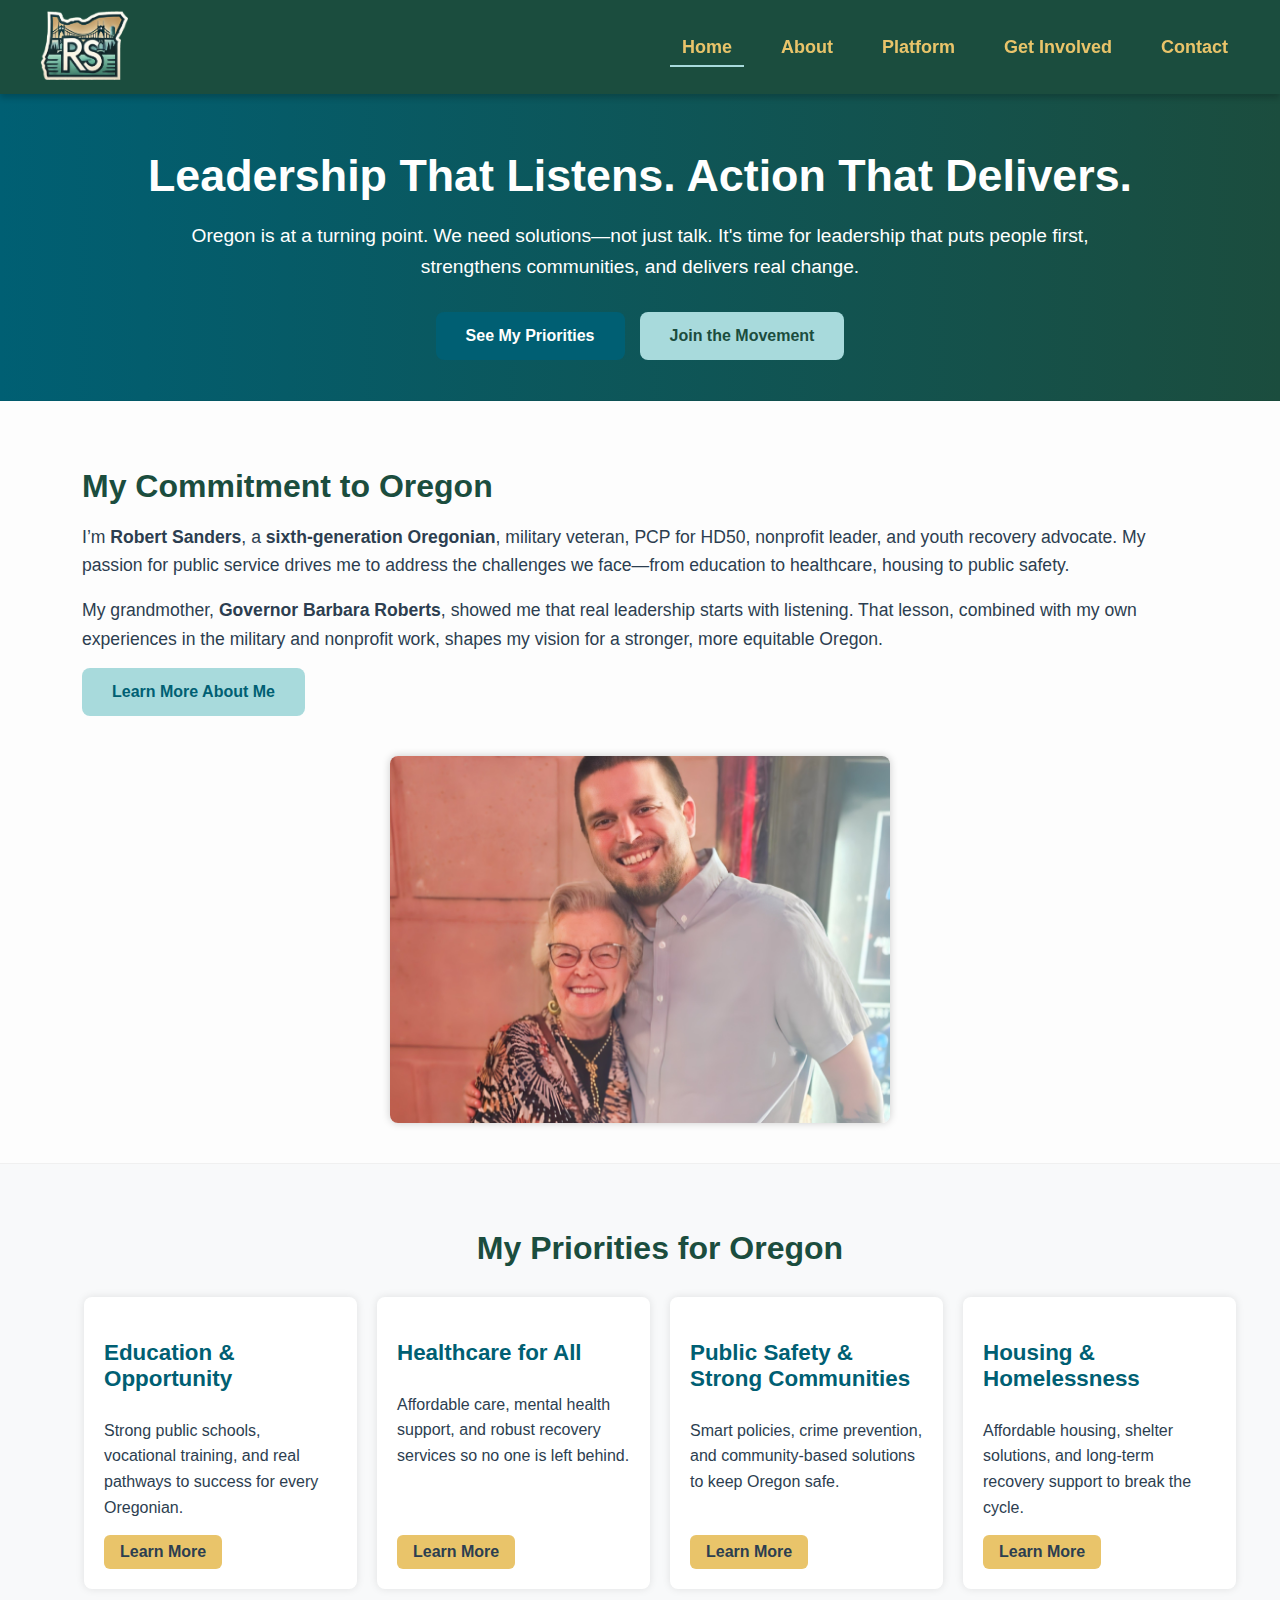
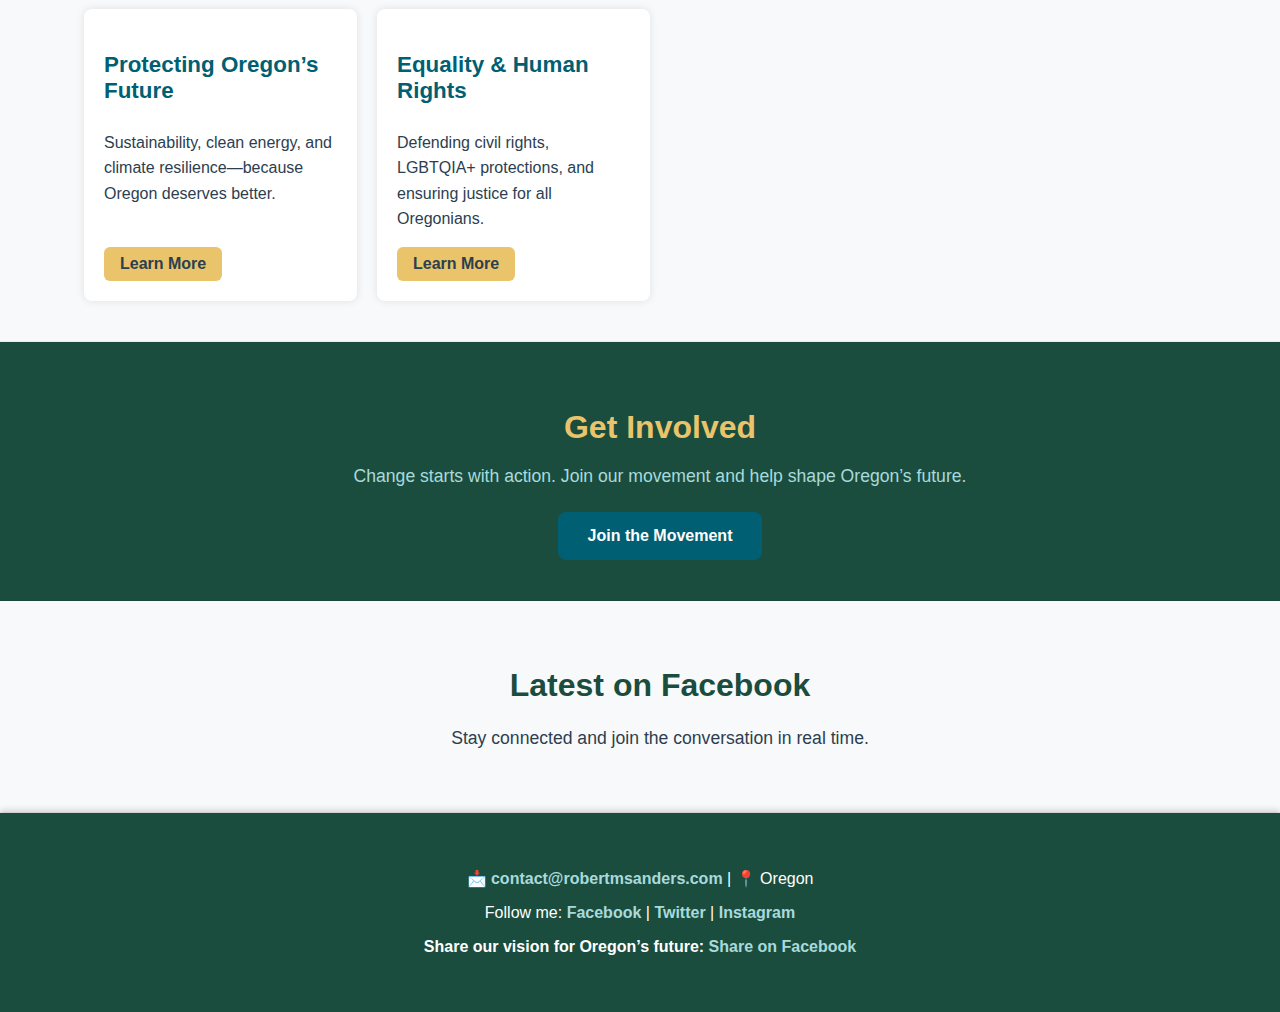
==== index.html @ 290c1071 "Initial Upload" ====
<!DOCTYPE html>
<html lang="en">
<head>
  <meta charset="UTF-8">
  <meta name="viewport" content="width=device-width, initial-scale=1.0">
  <title>Robert Sanders – A Vision for Oregon</title>

  <!-- Basic SEO -->
  <meta name="description" content="Robert Sanders, PCP for HD50, nonprofit leader, and sixth-generation Oregonian committed to bettering education, healthcare, public safety, and more.">
  <meta name="keywords" content="Robert Sanders, Oregon leadership, PCP HD50, nonprofit, education, healthcare, public safety, environment">
  <meta name="author" content="Robert Sanders">

  <!-- Link CSS Files -->
  <link rel="stylesheet" href="css/header.css">
  <link rel="stylesheet" href="css/body.css">
  <link rel="stylesheet" href="css/footer.css">
  <meta http-equiv="cache-control" content="no-cache, no-store, must-revalidate">
<meta http-equiv="pragma" content="no-cache">
<meta http-equiv="expires" content="0">
</head>
<body>

  <!-- Header (navigation) -->
  <header>
    <nav class="nav-container">
      <a href="index.html" class="logo-link">
        <img src="img/logo.png" alt="RS Logo" class="logo">
      </a>
      <button class="menu-toggle" aria-label="Open Menu">☰</button>
      <ul class="navbar">
        <li><a href="index.html" class="active">Home</a></li>
        <li><a href="about.html">About</a></li>
        <li><a href="platform.html">Platform</a></li>
        <li><a href="volunteer.html">Get Involved</a></li>
        <li><a href="contact.html">Contact</a></li>
      </ul>
    </nav>
  </header>

  <!-- Hero Section (Full Width) -->
  <section class="hero-block">
    <div class="hero-content">
      <h1>Leadership That Listens. Action That Delivers.</h1>
      <p>Oregon is at a turning point. We need solutions—not just talk. It's time for leadership that puts people first, strengthens communities, and delivers real change.</p>
      <div class="hero-buttons">
        <a href="platform.html" class="button">See My Priorities</a>
        <a href="volunteer.html" class="button secondary">Join the Movement</a>
      </div>
    </div>
  </section>

  <!-- About Section in Two Columns -->
  <section class="about-block">
    <div class="about-container">
      <!-- Left Column: Text -->
      <div class="about-text">
        <h2>My Commitment to Oregon</h2>
        <p>I’m <strong>Robert Sanders</strong>, a <strong>sixth-generation Oregonian</strong>, military veteran, PCP for HD50, nonprofit leader, and youth recovery advocate. My passion for public service drives me to address the challenges we face—from education to healthcare, housing to public safety.</p>
        <p>My grandmother, <strong>Governor Barbara Roberts</strong>, showed me that real leadership starts with listening. That lesson, combined with my own experiences in the military and nonprofit work, shapes my vision for a stronger, more equitable Oregon.</p>
        <a href="about.html" class="button secondary">Learn More About Me</a>
      </div>

      <!-- Right Column: Image -->
      <div class="about-image">
        <img src="img/govbkr.jpg" alt="Robert Sanders with Governor Barbara Roberts" class="responsive-img">
      </div>
    </div>
  </section>

  <!-- Priorities Section (Three-Column Grid) -->
  <section class="priorities-block">
    <h2>My Priorities for Oregon</h2>
    <div class="priorities-grid">
      <div class="priority-card">
        <h3>Education & Opportunity</h3>
        <p>Strong public schools, vocational training, and real pathways to success for every Oregonian.</p>
        <a href="platform.html#education" class="learn-more">Learn More</a>
      </div>
      <div class="priority-card">
        <h3>Healthcare for All</h3>
        <p>Affordable care, mental health support, and robust recovery services so no one is left behind.</p>
        <a href="platform.html#healthcare" class="learn-more">Learn More</a>
      </div>
      <div class="priority-card">
        <h3>Public Safety & Strong Communities</h3>
        <p>Smart policies, crime prevention, and community-based solutions to keep Oregon safe.</p>
        <a href="platform.html#public-safety" class="learn-more">Learn More</a>
      </div>
      <div class="priority-card">
        <h3>Housing & Homelessness</h3>
        <p>Affordable housing, shelter solutions, and long-term recovery support to break the cycle.</p>
        <a href="platform.html#housing" class="learn-more">Learn More</a>
      </div>
      <div class="priority-card">
        <h3>Protecting Oregon’s Future</h3>
        <p>Sustainability, clean energy, and climate resilience—because Oregon deserves better.</p>
        <a href="platform.html#environment" class="learn-more">Learn More</a>
      </div>
      <div class="priority-card">
        <h3>Equality & Human Rights</h3>
        <p>Defending civil rights, LGBTQIA+ protections, and ensuring justice for all Oregonians.</p>
        <a href="platform.html#equality" class="learn-more">Learn More</a>
      </div>
    </div>
  </section>

  <!-- Get Involved Block -->
  <section class="get-involved-block">
    <h2>Get Involved</h2>
    <p>Change starts with action. Join our movement and help shape Oregon’s future.</p>
    <a href="volunteer.html" class="button">Join the Movement</a>
  </section>

  <!-- Facebook Feed Block -->
  <section class="facebook-feed-block">
    <h2>Latest on Facebook</h2>
    <p>Stay connected and join the conversation in real time.</p>
    <div class="fb-page"
         data-href="https://www.facebook.com/robert.m.sanders"
         data-tabs="timeline"
         data-width="400"
         data-height="500"
         data-small-header="true"
         data-adapt-container-width="true"
         data-hide-cover="false"
         data-show-facepile="true">
    </div>
  </section>

  <!-- Footer -->
  <footer>
    <div class="footer-container">
      <p>📩 <a href="mailto:contact@robertmsanders.com">contact@robertmsanders.com</a> | 📍 Oregon</p>
      <p>Follow me:
        <a href="https://www.facebook.com/robert.m.sanders" class="social-link" target="_blank">Facebook</a> |
        <a href="#" class="social-link">Twitter</a> |
        <a href="#" class="social-link">Instagram</a>
      </p>
      <p><strong>Share our vision for Oregon’s future:</strong>
        <a href="https://www.facebook.com/sharer/sharer.php?u=https://robertmsanders.com&quote=Join%20the%20movement%20for%20a%20better%20Oregon%20%23ServiceStartsWithListening%20%23OregonForAll" target="_blank">
          Share on Facebook
        </a>
      </p>
    </div>
  </footer>

  <!-- Facebook SDK for JavaScript -->
  <div id="fb-root"></div>
  <script async defer crossorigin="anonymous"
    src="https://connect.facebook.net/en_US/sdk.js#xfbml=1&version=v15.0">
  </script>

  <!-- Mobile Menu Toggle Script -->
  <script>
    const menuToggle = document.querySelector('.menu-toggle');
    const navbar = document.querySelector('.navbar');

    menuToggle.addEventListener('click', () => {
      navbar.classList.toggle('show-nav');
    });
  </script>

</body>
</html>
---- css/header.css ----
/* Header Container */
header {
    background-color: #1B4D3E; /* Deep Forest Green */
    padding: 10px 0;
    position: fixed;
    top: 0;
    width: 100%;
    z-index: 1000;
    box-shadow: 0 4px 6px rgba(0, 0, 0, 0.2);
    display: flex;
    justify-content: center;
}

/* Navigation Container */
.nav-container {
    display: flex;
    justify-content: space-between;
    align-items: center;
    max-width: 1200px;
    width: 100%;
    padding: 0 20px;
}

/* Logo */
.logo {
    height: 70px;
    width: auto;
}

/* Menu Toggle Button (Hamburger) */
.menu-toggle {
    display: none;
    background: none;
    border: none;
    font-size: 28px;
    color: #E9C46A; /* Golden Wheat */
    cursor: pointer;
}

/* Navbar */
.navbar {
    display: flex;
    align-items: center;
    gap: 25px;
    list-style: none;
    margin: 0;
    padding: 0;
}

/* Navbar Links */
.navbar a {
    color: #E9C46A; /* Golden Wheat */
    text-decoration: none;
    font-size: 18px;
    font-weight: bold;
    padding: 8px 12px;
    transition: color 0.3s ease-in-out, border-bottom 0.3s ease-in-out;
}

.navbar a:hover {
    color: #A8DADC; /* Soft Sky Blue */
    border-bottom: 2px solid #A8DADC;
}

/* Active Link Styling */
.navbar a.active {
    border-bottom: 2px solid #A8DADC; /* Distinguish active page link */
}

/* Mobile Adjustments */
@media (max-width: 900px) {
    /* Display menu toggle on mobile */
    .menu-toggle {
        display: block;
    }

    /* Hide the nav by default */
    .navbar {
        display: none;
        flex-direction: column;
        width: 100%;
        background-color: #1B4D3E; /* Same as header */
        text-align: center;
        margin-top: 10px;
    }

    /* Show nav when toggled */
    .navbar.show-nav {
        display: flex;
    }

    .navbar a {
        font-size: 16px;
        padding: 10px;
        border-bottom: 1px solid #A8DADC; /* Subtle separator on mobile */
    }

    .navbar a:last-child {
        border-bottom: none;
    }
}
---- css/body.css ----
/* General Page Styling */
html, body {
    height: 100%;
    margin: 0;
    padding: 0;
    display: flex;
    flex-direction: column;
    font-family: 'Open Sans', sans-serif;
    background-color: #F8F9FA; /* Off-White */
    color: #2C3E50; /* Charcoal Gray for text */
}

/* Provide room for fixed header */
body {
    margin-top: 80px; /* match header's fixed height if needed */
    flex-grow: 1;
}

/* Subtle divider between sections */
section {
    border-bottom: 1px solid rgba(0,0,0,0.05);
}

/* Hero Block */
.hero-block {
    width: 100%;
    background: linear-gradient(to right, #005F73, #1B4D3E); /* Pacific Blue to Forest Green */
    color: #FFFFFF;
    text-align: center;
    display: flex;
    align-items: center;
    justify-content: center;
    padding: 40px 20px; /* Reduced from 60px to 40px */
    box-sizing: border-box;
}

.hero-content {
    max-width: 1000px;
    width: 90%;
}

.hero-content h1 {
    font-size: 2.8rem;
    margin-bottom: 20px;
    font-weight: bold;
}

.hero-content p {
    font-size: 1.2rem;
    line-height: 1.6;
    margin-bottom: 30px;
}

.hero-buttons {
    display: flex;
    gap: 15px;
    flex-wrap: wrap;
    justify-content: center;
}

.hero-buttons .button.secondary {
    background: #A8DADC; /* Soft Sky Blue */
    color: #1B4D3E;      /* Deep Forest Green */
}

/* About Block (Two-Column Layout) */
.about-block {
    width: 100%;
    padding: 40px 20px; /* Reduced from 60px to 40px */
    box-sizing: border-box;
    background: #fdfdfd; /* Slightly off-white to differentiate from main bg */
}

.about-container {
    max-width: 1200px;
    width: 90%;
    display: flex;
    gap: 40px;
    align-items: center;
    justify-content: center;
    flex-wrap: wrap; /* so columns stack on mobile */
    margin: 0 auto;
}

/* About Section Columns */
.about-text, .about-image {
    flex: 1 1 50%; /* Both columns roughly 50% each on large screens */
    min-width: 300px;
}

/* Text Styling */
.about-text h2 {
    font-size: 2rem;
    margin-bottom: 15px;
    color: #1B4D3E; /* Deep Forest Green */
}

.about-text p {
    line-height: 1.6;
    margin-bottom: 15px;
    font-size: 1.1rem;
}

/* Image Styling */
.about-image {
    display: flex;
    justify-content: center;
    align-items: center;
}

.responsive-img {
    width: 100%;
    max-width: 500px;
    height: auto;
    border-radius: 8px;
    box-shadow: 0 0 8px rgba(0,0,0,0.2);
}

/* Priorities Block */
.priorities-block {
    width: 100%;
    padding: 40px 20px; /* Reduced from 60px to 40px */
    text-align: center;
    background: #F8F9FA; /* Off-White */
}

.priorities-block h2 {
    font-size: 2rem;
    color: #1B4D3E;
    margin-bottom: 30px;
}

.priorities-grid {
    display: grid;
    grid-template-columns: repeat(auto-fill, minmax(250px, 1fr));
    gap: 20px;
    max-width: 1200px;
    margin: 0 auto;
    width: 90%;
}

.priority-card {
    background: #FFFFFF;
    border-radius: 8px;
    padding: 20px;
    box-shadow: 0 0 8px rgba(0,0,0,0.1);
    display: flex;
    flex-direction: column;
    justify-content: flex-start;
    text-align: left;
}

.priority-card h3 {
    font-size: 1.4rem;
    margin-bottom: 10px;
    color: #005F73; /* Pacific Blue */
}

.priority-card p {
    line-height: 1.6;
    margin-bottom: 15px;
    font-size: 1rem;
    color: #2C3E50;
}

/* Keep Learn More button at bottom */
.learn-more {
    margin-top: auto; /* pushes the button down */
    align-self: flex-start; /* or 'center' if you want center aligned */
    background-color: #E9C46A; /* Golden Wheat */
    color: #2C3E50;
    padding: 8px 16px;
    border-radius: 6px;
    text-decoration: none;
    font-weight: bold;
    transition: background 0.3s ease-in-out;
}

.learn-more:hover {
    background-color: #D4A857;
}

/* Get Involved Block */
.get-involved-block {
    width: 100%;
    padding: 40px 20px; /* Reduced from 60px to 40px */
    text-align: center;
    background: #1B4D3E; /* Deep Forest Green */
    color: #FFFFFF;
}

.get-involved-block h2 {
    font-size: 2rem;
    margin-bottom: 20px;
    color: #E9C46A; /* Golden Wheat */
}

.get-involved-block p {
    font-size: 1.1rem;
    margin-bottom: 25px;
    color: #A8DADC; /* Soft Sky Blue */
}

/* Facebook Feed Block */
.facebook-feed-block {
    width: 100%;
    padding: 40px 20px; /* Reduced from 60px to 40px */
    text-align: center;
    background: #F8F9FA; /* Off-White */
}

.facebook-feed-block h2 {
    font-size: 2rem;
    color: #1B4D3E;
    margin-bottom: 20px;
}

.facebook-feed-block p {
    font-size: 1.1rem;
    margin-bottom: 20px;
    line-height: 1.6;
    color: #2C3E50;
}

/* Buttons */
.button {
    display: inline-block;
    background-color: #005F73; /* Pacific Blue */
    color: #FFFFFF;
    font-weight: bold;
    padding: 15px 30px;
    border-radius: 8px;
    text-decoration: none;
    transition: background 0.3s ease-in-out, transform 0.2s ease-in-out;
}

.button:hover {
    background-color: #003D4D;
    transform: scale(1.05);
}

.button.secondary {
    background-color: #A8DADC; /* Soft Sky Blue */
    color: #005F73; /* Pacific Blue */
    font-weight: bold;
}

.button.secondary:hover {
    background-color: #78B5B5; /* Slightly darker teal */
}

/* Mobile Menu Adjustments (if needed) */
.show-nav {
    display: flex !important;
}

/* Responsive Tweaks */
@media (max-width: 900px) {
    .about-container {
        flex-direction: column;
        gap: 20px;
    }

    .priority-card {
        text-align: center;
    }

    .learn-more {
        align-self: center; /* button center for mobile if desired */
    }
}
---- css/footer.css ----
footer {
    background-color: #1B4D3E; /* Deep Forest Green */
    color: white;
    text-align: center;
    padding: 30px 0;
    font-size: 16px;
    width: 100%;
    margin-top: auto;
    box-shadow: 0 -3px 6px rgba(0, 0, 0, 0.15);
    display: flex;
    flex-direction: column;
    align-items: center;
    justify-content: center;
}

.footer-container {
    width: 800px;
    max-width: 90%;
    text-align: center;
    padding: 10px 0;
}

/* Footer Links */
.footer-container a {
    color: #A8DADC; /* Soft Sky Blue */
    text-decoration: none;
    font-weight: bold;
    transition: color 0.3s ease-in-out;
}

.footer-container a:hover {
    color: #E9C46A; /* Golden Wheat */
    text-decoration: underline;
}

/* Footer Spacing for Mobile */
@media (max-width: 768px) {
    .footer-container {
        width: 95%;
    }
}
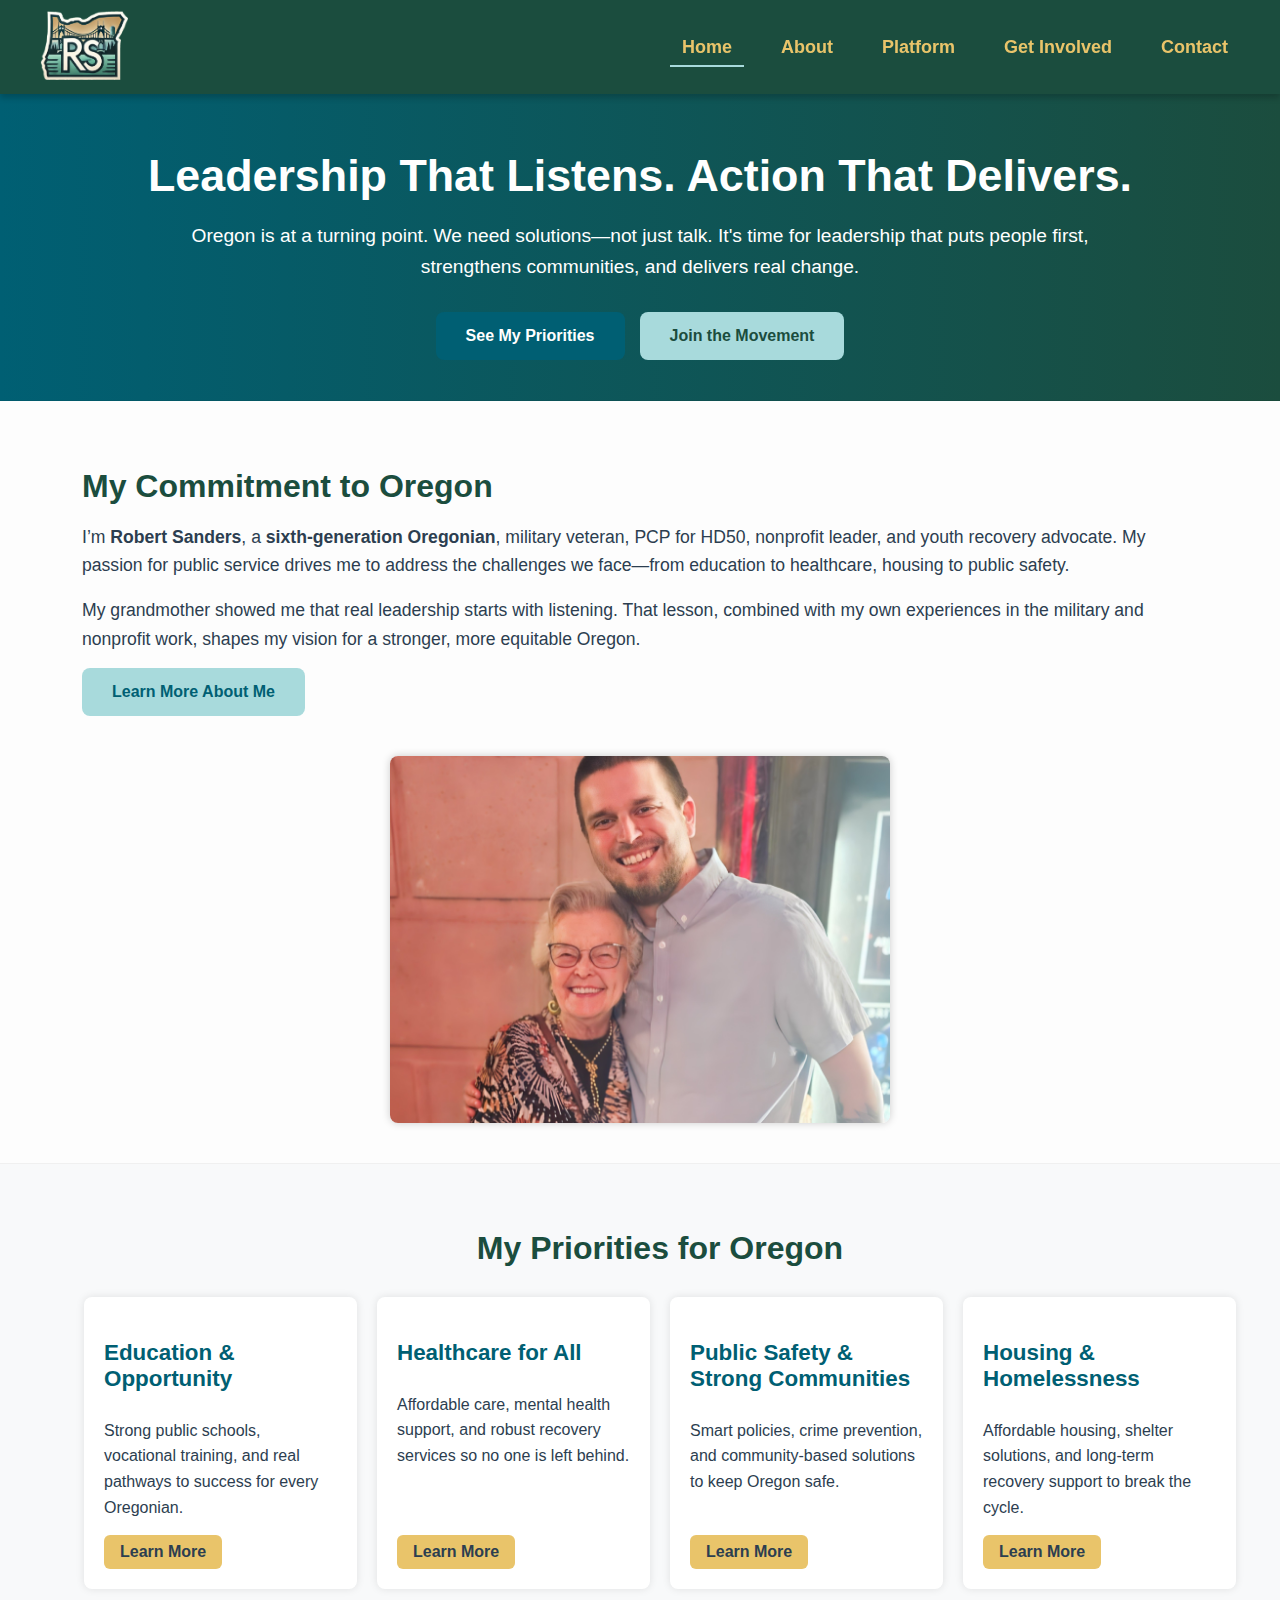
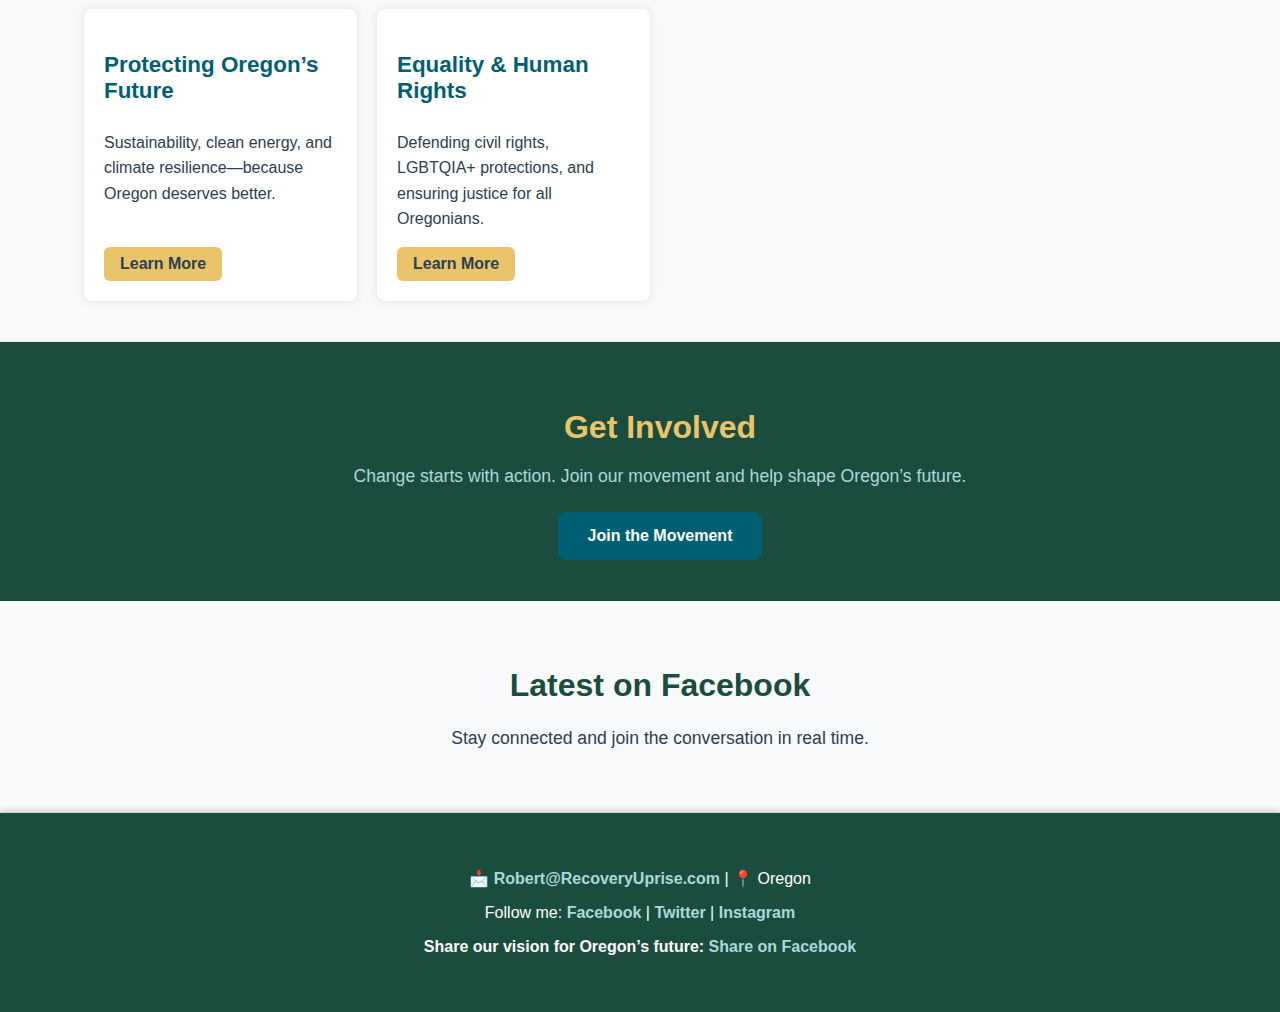
==== commit 55f55742: "Update index.html" ====
--- a/index.html
+++ b/index.html
@@ -56,7 +56,7 @@
       <div class="about-text">
         <h2>My Commitment to Oregon</h2>
         <p>I’m <strong>Robert Sanders</strong>, a <strong>sixth-generation Oregonian</strong>, military veteran, PCP for HD50, nonprofit leader, and youth recovery advocate. My passion for public service drives me to address the challenges we face—from education to healthcare, housing to public safety.</p>
-        <p>My grandmother, <strong>Governor Barbara Roberts</strong>, showed me that real leadership starts with listening. That lesson, combined with my own experiences in the military and nonprofit work, shapes my vision for a stronger, more equitable Oregon.</p>
+        <p>My grandmother showed me that real leadership starts with listening. That lesson, combined with my own experiences in the military and nonprofit work, shapes my vision for a stronger, more equitable Oregon.</p>
         <a href="about.html" class="button secondary">Learn More About Me</a>
       </div>
 
@@ -130,7 +130,7 @@
   <!-- Footer -->
   <footer>
     <div class="footer-container">
-      <p>📩 <a href="mailto:contact@robertmsanders.com">contact@robertmsanders.com</a> | 📍 Oregon</p>
+      <p>📩 <a href="mailto:robert@recoveryuprise.com">Robert@RecoveryUprise.com</a> | 📍 Oregon</p>
       <p>Follow me:
         <a href="https://www.facebook.com/robert.m.sanders" class="social-link" target="_blank">Facebook</a> |
         <a href="#" class="social-link">Twitter</a> |
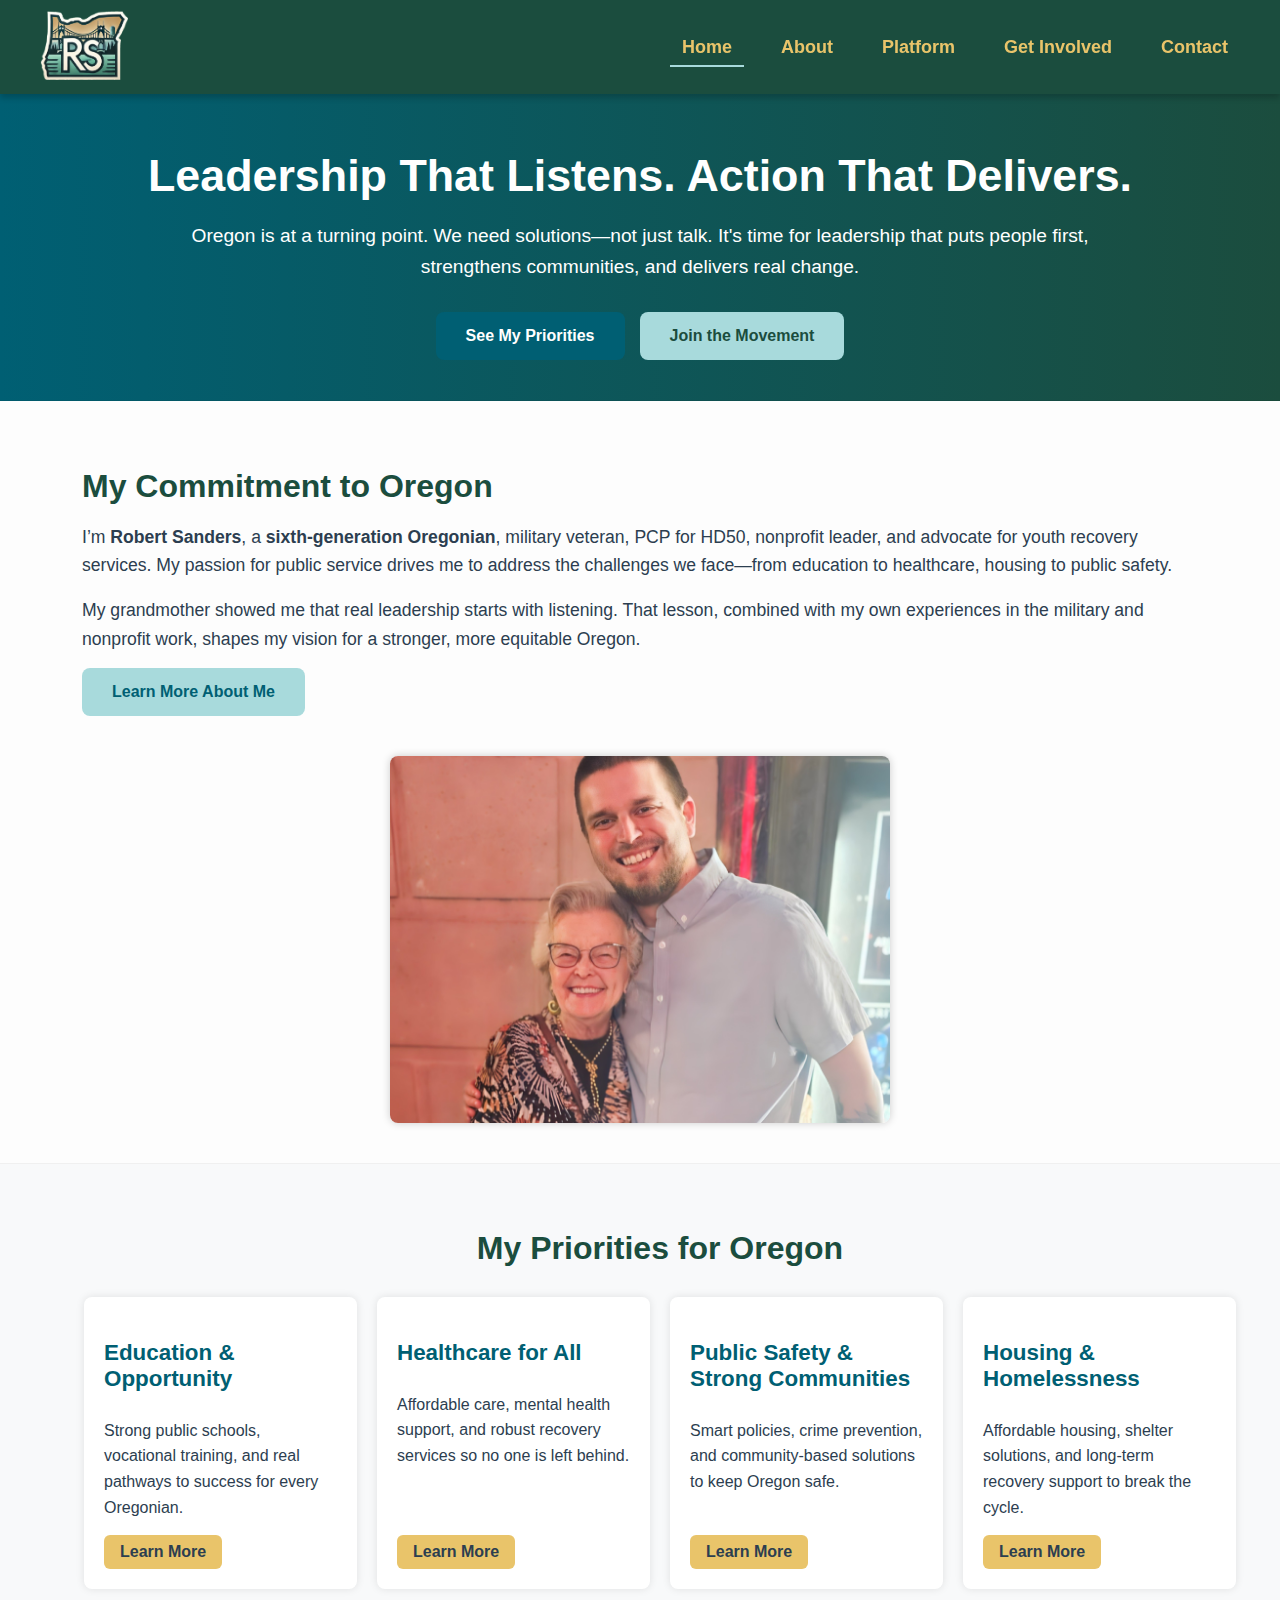
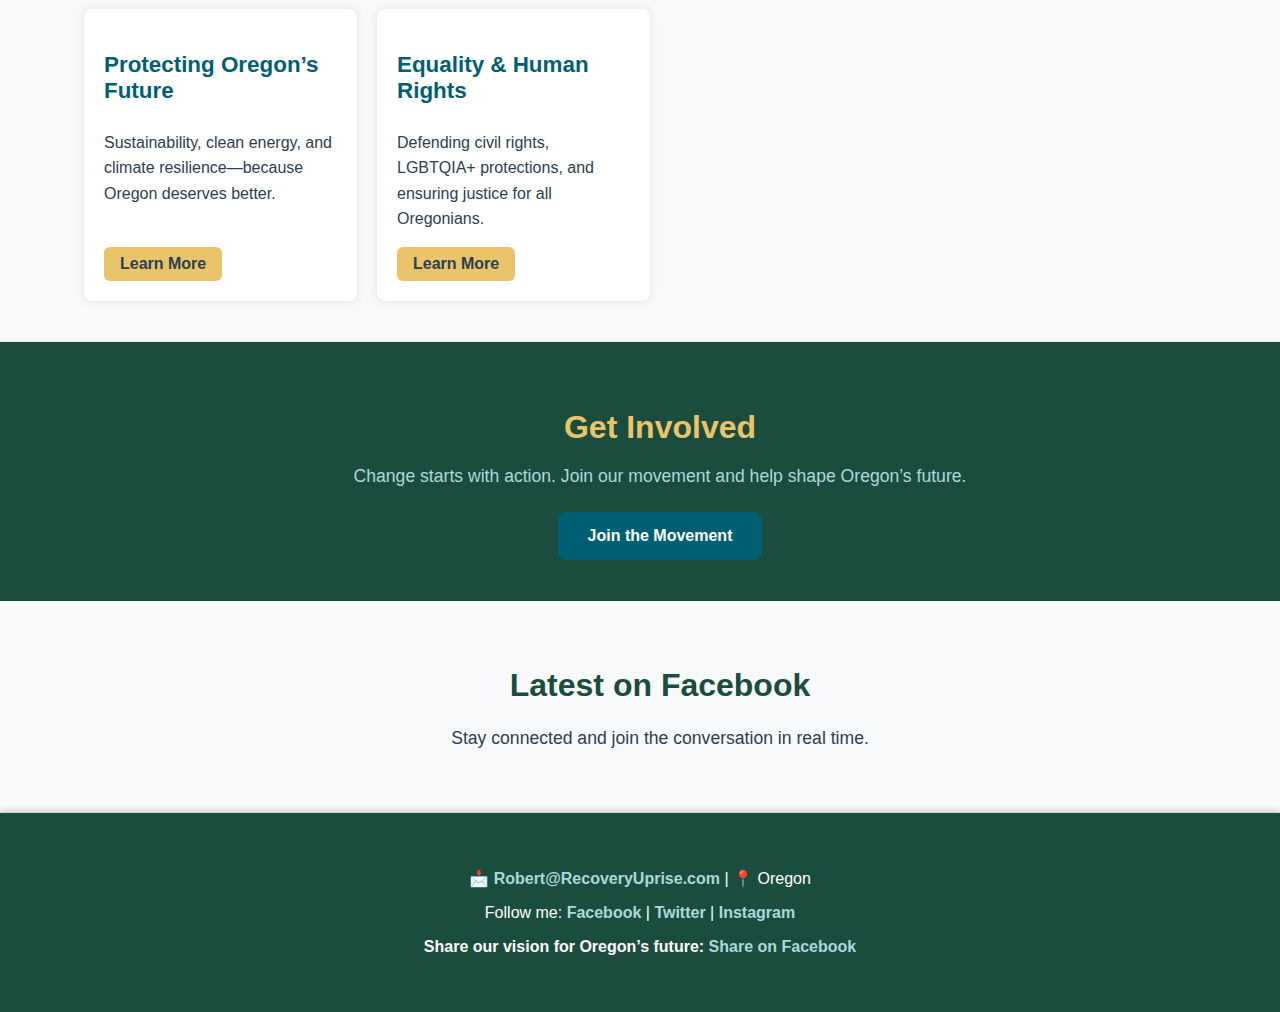
==== commit 9625207c: "Update index.html" ====
--- a/index.html
+++ b/index.html
@@ -29,10 +29,10 @@
       <button class="menu-toggle" aria-label="Open Menu">☰</button>
       <ul class="navbar">
         <li><a href="index.html" class="active">Home</a></li>
-        <li><a href="about.html">About</a></li>
-        <li><a href="platform.html">Platform</a></li>
-        <li><a href="volunteer.html">Get Involved</a></li>
-        <li><a href="contact.html">Contact</a></li>
+        <li><a href="#">About</a></li>
+        <li><a href="#">Platform</a></li>
+        <li><a href="#">Get Involved</a></li>
+        <li><a href="#">Contact</a></li>
       </ul>
     </nav>
   </header>
@@ -43,8 +43,8 @@
       <h1>Leadership That Listens. Action That Delivers.</h1>
       <p>Oregon is at a turning point. We need solutions—not just talk. It's time for leadership that puts people first, strengthens communities, and delivers real change.</p>
       <div class="hero-buttons">
-        <a href="platform.html" class="button">See My Priorities</a>
-        <a href="volunteer.html" class="button secondary">Join the Movement</a>
+        <a href="#" class="button">See My Priorities</a>
+        <a href="#" class="button secondary">Join the Movement</a>
       </div>
     </div>
   </section>
@@ -55,9 +55,9 @@
       <!-- Left Column: Text -->
       <div class="about-text">
         <h2>My Commitment to Oregon</h2>
-        <p>I’m <strong>Robert Sanders</strong>, a <strong>sixth-generation Oregonian</strong>, military veteran, PCP for HD50, nonprofit leader, and youth recovery advocate. My passion for public service drives me to address the challenges we face—from education to healthcare, housing to public safety.</p>
+        <p>I’m <strong>Robert Sanders</strong>, a <strong>sixth-generation Oregonian</strong>, military veteran, PCP for HD50, nonprofit leader, and advocate for youth recovery services. My passion for public service drives me to address the challenges we face—from education to healthcare, housing to public safety.</p>
         <p>My grandmother showed me that real leadership starts with listening. That lesson, combined with my own experiences in the military and nonprofit work, shapes my vision for a stronger, more equitable Oregon.</p>
-        <a href="about.html" class="button secondary">Learn More About Me</a>
+        <a href="#" class="button secondary">Learn More About Me</a>
       </div>
 
       <!-- Right Column: Image -->
@@ -74,32 +74,32 @@
       <div class="priority-card">
         <h3>Education & Opportunity</h3>
         <p>Strong public schools, vocational training, and real pathways to success for every Oregonian.</p>
-        <a href="platform.html#education" class="learn-more">Learn More</a>
+        <a href="##education" class="learn-more">Learn More</a>
       </div>
       <div class="priority-card">
         <h3>Healthcare for All</h3>
         <p>Affordable care, mental health support, and robust recovery services so no one is left behind.</p>
-        <a href="platform.html#healthcare" class="learn-more">Learn More</a>
+        <a href="##healthcare" class="learn-more">Learn More</a>
       </div>
       <div class="priority-card">
         <h3>Public Safety & Strong Communities</h3>
         <p>Smart policies, crime prevention, and community-based solutions to keep Oregon safe.</p>
-        <a href="platform.html#public-safety" class="learn-more">Learn More</a>
+        <a href="##public-safety" class="learn-more">Learn More</a>
       </div>
       <div class="priority-card">
         <h3>Housing & Homelessness</h3>
         <p>Affordable housing, shelter solutions, and long-term recovery support to break the cycle.</p>
-        <a href="platform.html#housing" class="learn-more">Learn More</a>
+        <a href="##housing" class="learn-more">Learn More</a>
       </div>
       <div class="priority-card">
         <h3>Protecting Oregon’s Future</h3>
         <p>Sustainability, clean energy, and climate resilience—because Oregon deserves better.</p>
-        <a href="platform.html#environment" class="learn-more">Learn More</a>
+        <a href="##environment" class="learn-more">Learn More</a>
       </div>
       <div class="priority-card">
         <h3>Equality & Human Rights</h3>
         <p>Defending civil rights, LGBTQIA+ protections, and ensuring justice for all Oregonians.</p>
-        <a href="platform.html#equality" class="learn-more">Learn More</a>
+        <a href="##equality" class="learn-more">Learn More</a>
       </div>
     </div>
   </section>
@@ -108,7 +108,7 @@
   <section class="get-involved-block">
     <h2>Get Involved</h2>
     <p>Change starts with action. Join our movement and help shape Oregon’s future.</p>
-    <a href="volunteer.html" class="button">Join the Movement</a>
+    <a href="#" class="button">Join the Movement</a>
   </section>
 
   <!-- Facebook Feed Block -->
